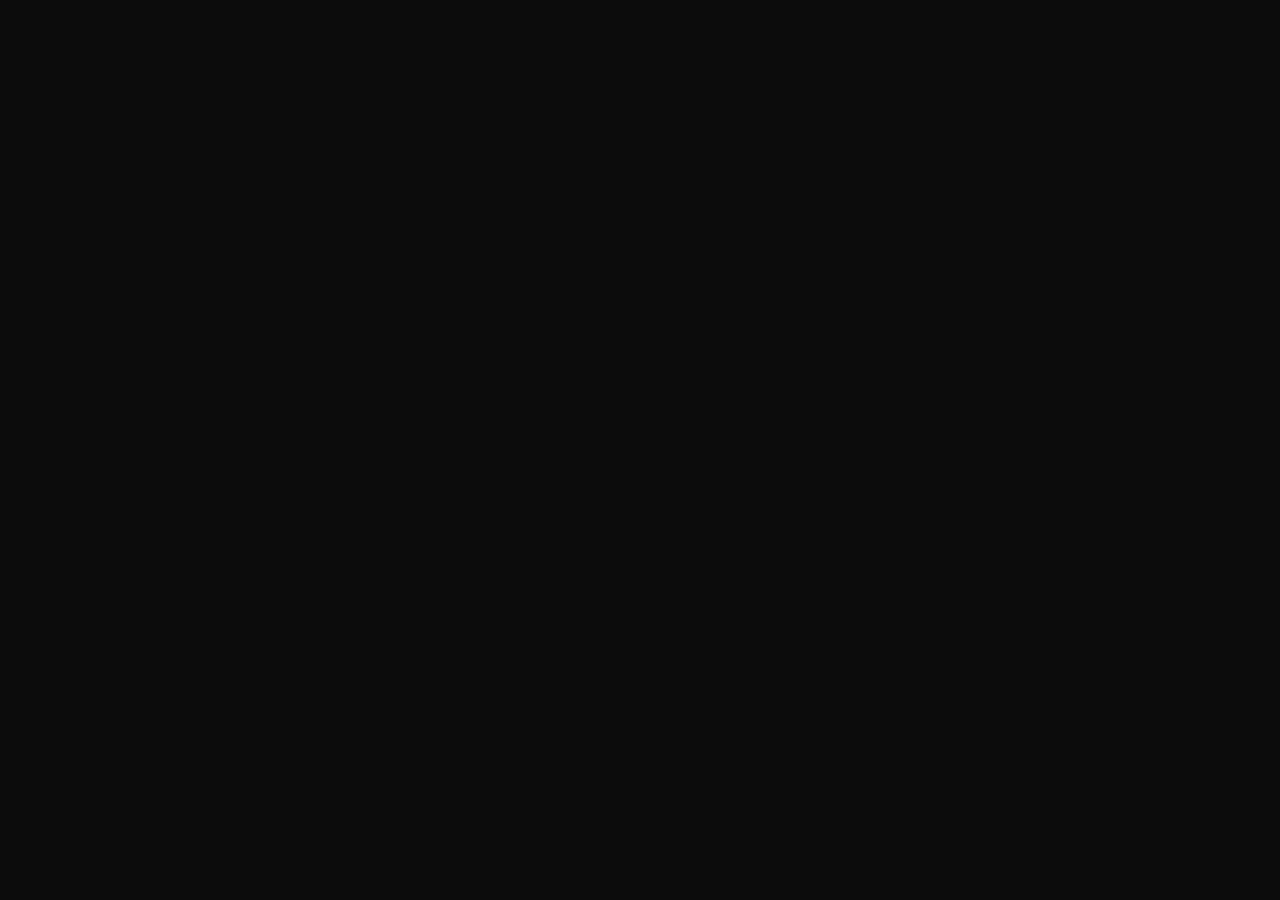
==== index.html @ 6f5b1497 "Finish Jack projects wiring and sequential Babel loader" ====
<!doctype html>
<html lang="en">
<head>
<meta charset="utf-8" />
<meta name="viewport" content="width=device-width, initial-scale=1" />
<title>Jack -- 3D Creator</title>
<link rel="preconnect" href="https://fonts.googleapis.com" />
<link rel="preconnect" href="https://fonts.gstatic.com" crossorigin />
<link href="https://fonts.googleapis.com/css2?family=Kanit:wght@300;400;500;600;700;800;900&display=swap" rel="stylesheet" />
<script src="https://cdn.tailwindcss.com"></script>
<script>
tailwind.config = {
  theme: {
    extend: {
      fontFamily: { kanit: ['Kanit', 'sans-serif'] }
    }
  }
}
</script>
<style>
  * { box-sizing: border-box; margin: 0; padding: 0; }
  html, body, #root, main {
    background: #0C0C0C;
    font-family: 'Kanit', sans-serif;
  }
  html { scroll-behavior: smooth; }
  body { -webkit-font-smoothing: antialiased; overflow-x: clip; }
  .hero-heading {
    background: linear-gradient(180deg, #646973 0%, #BBCCD7 100%);
    -webkit-background-clip: text;
    background-clip: text;
    -webkit-text-fill-color: transparent;
  }
</style>
</head>
<body>
<div id="root"></div>
<script src="https://unpkg.com/react@18.3.1/umd/react.production.min.js"></script>
<script src="https://unpkg.com/react-dom@18.3.1/umd/react-dom.production.min.js"></script>
<script src="https://unpkg.com/framer-motion@11.18.2/dist/framer-motion.js"></script>
<script src="https://unpkg.com/@babel/standalone@7.26.10/babel.min.js"></script>
<script>
(function () {
  var files = ['boot.js', 'components.js', 'hero.js', 'marquee.js', 'about.js', 'services.js', 'projects.js', 'app.js'];
  function runNext(i) {
    if (i >= files.length) return;
    fetch(files[i] + '?v=jack-20261001c', { cache: 'no-store' })
      .then(function (r) {
        if (!r.ok) throw new Error('HTTP ' + r.status + ' for ' + files[i]);
        return r.text();
      })
      .then(function (code) {
        var out = Babel.transform(code, { presets: ['react'], filename: files[i] }).code;
        (0, eval)(out);
        runNext(i + 1);
      })
      .catch(function (err) {
        console.error('Failed to load', files[i], err);
      });
  }
  runNext(0);
})();
</script>
</body>
</html>
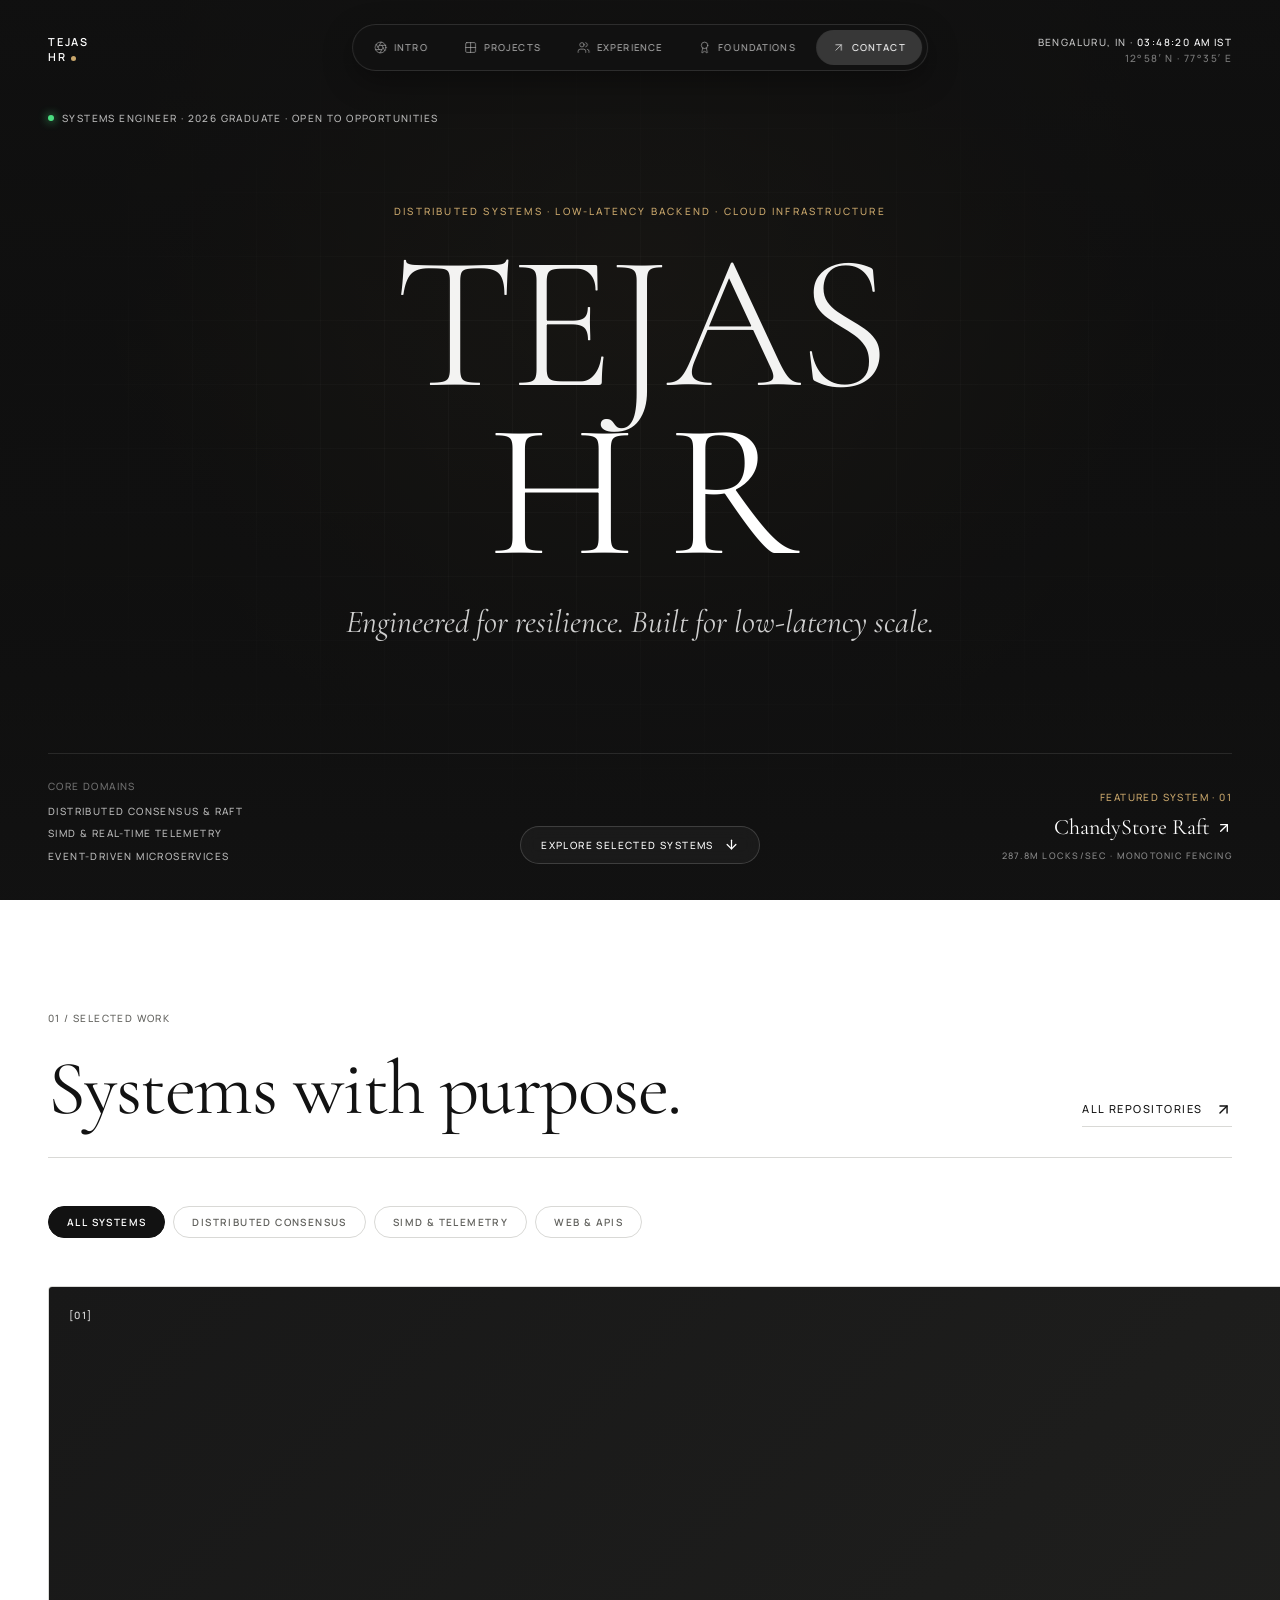
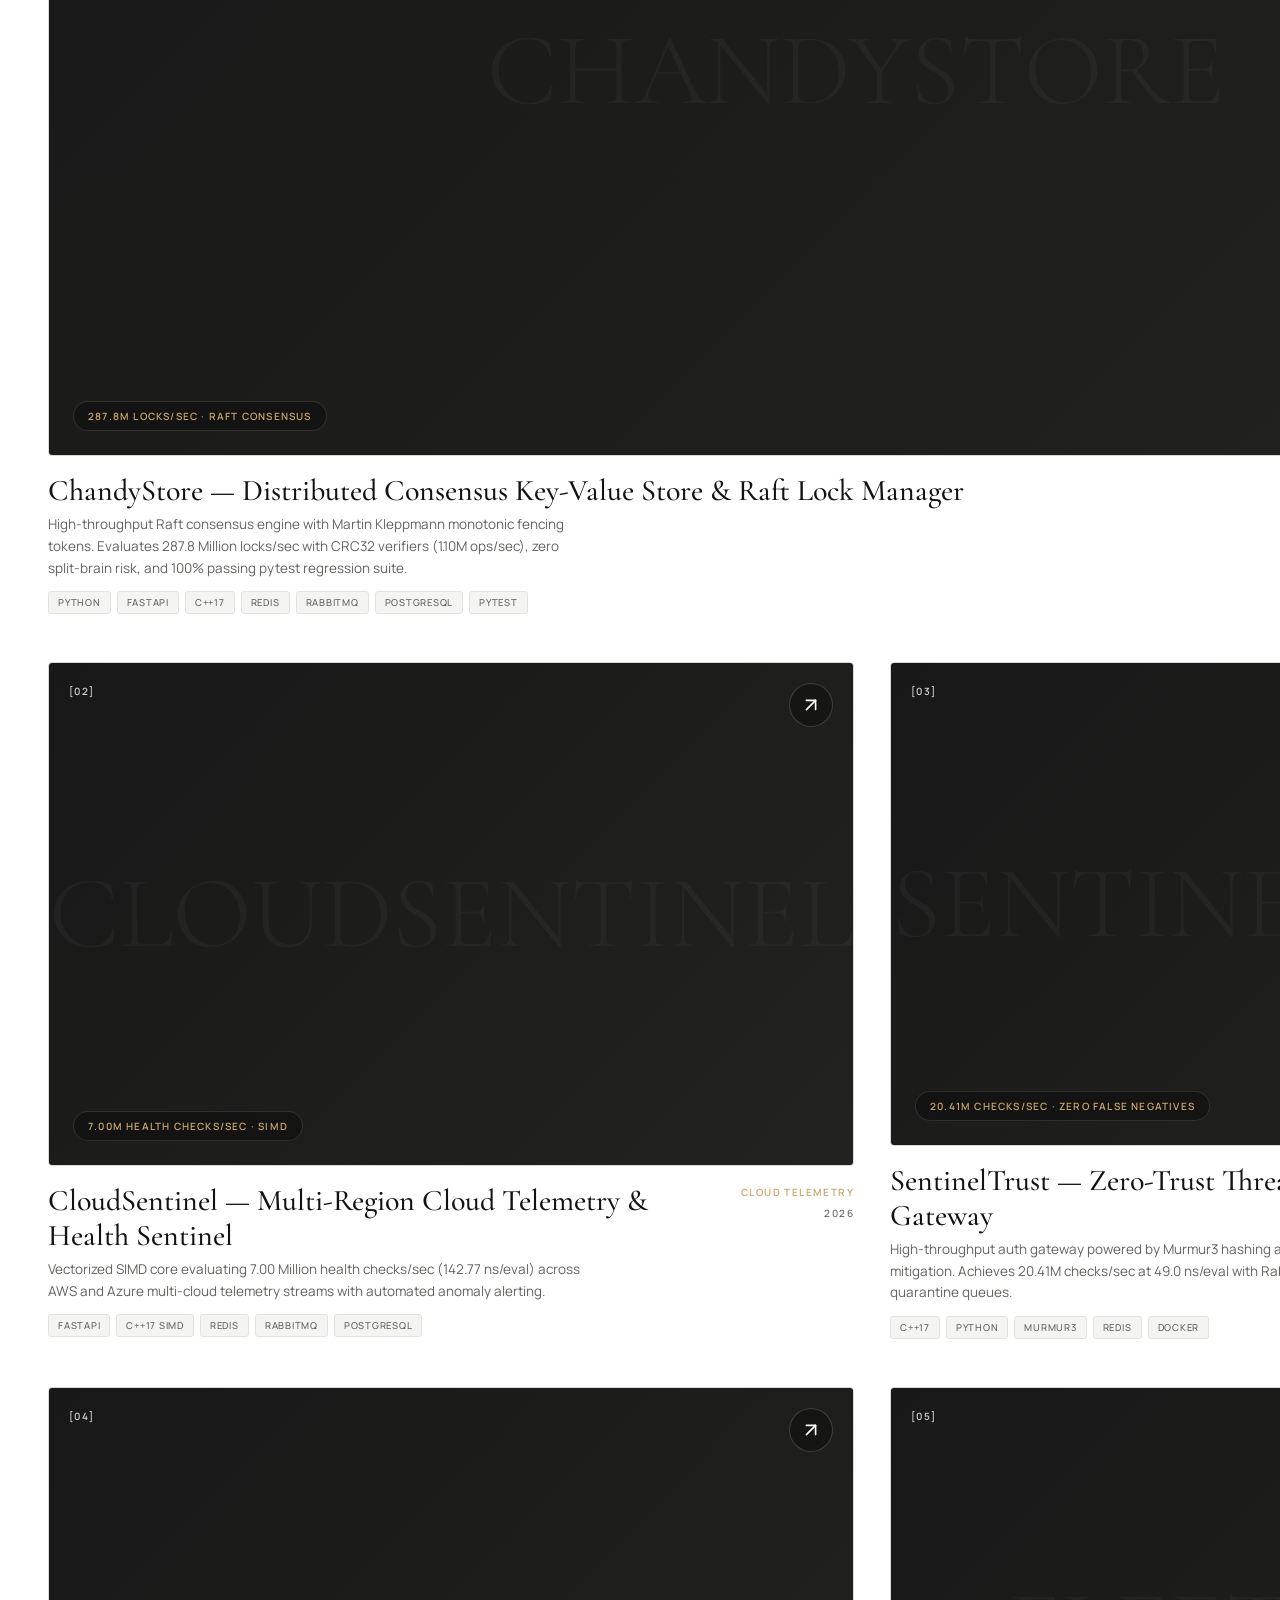
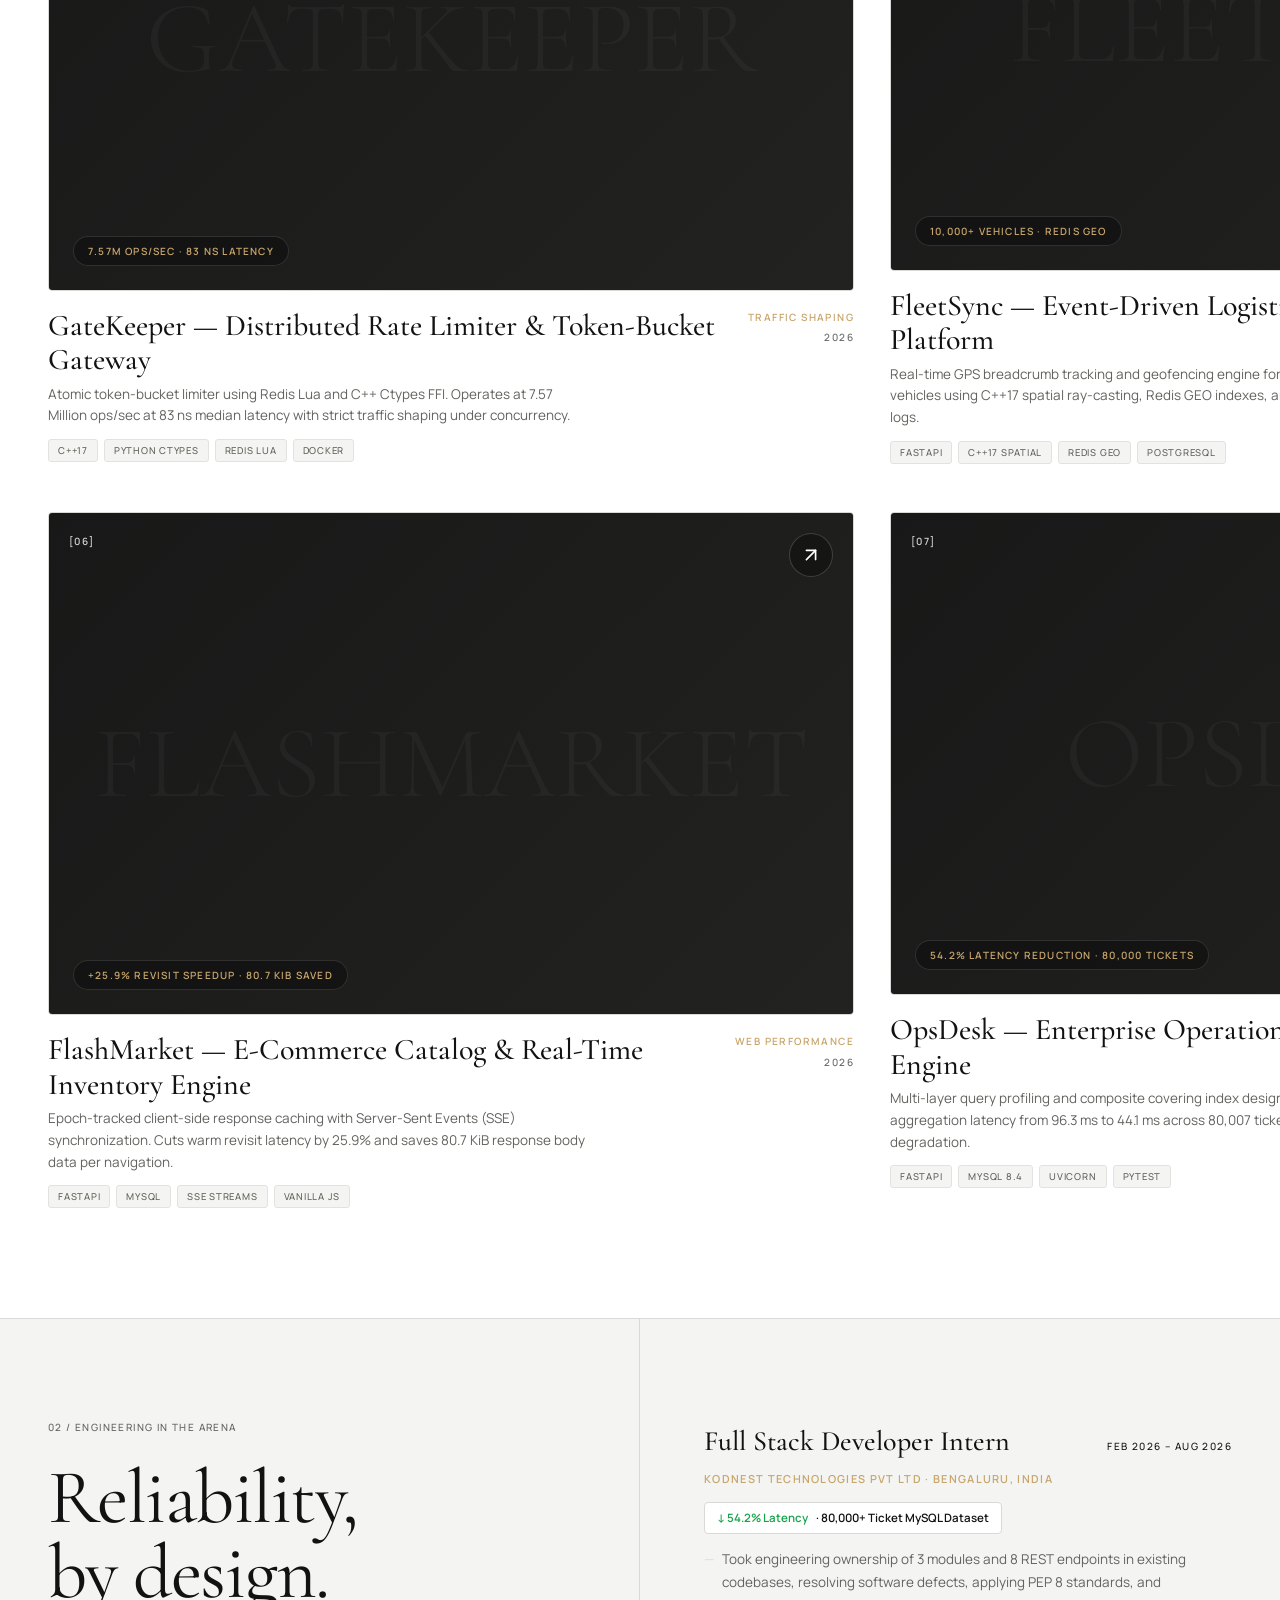
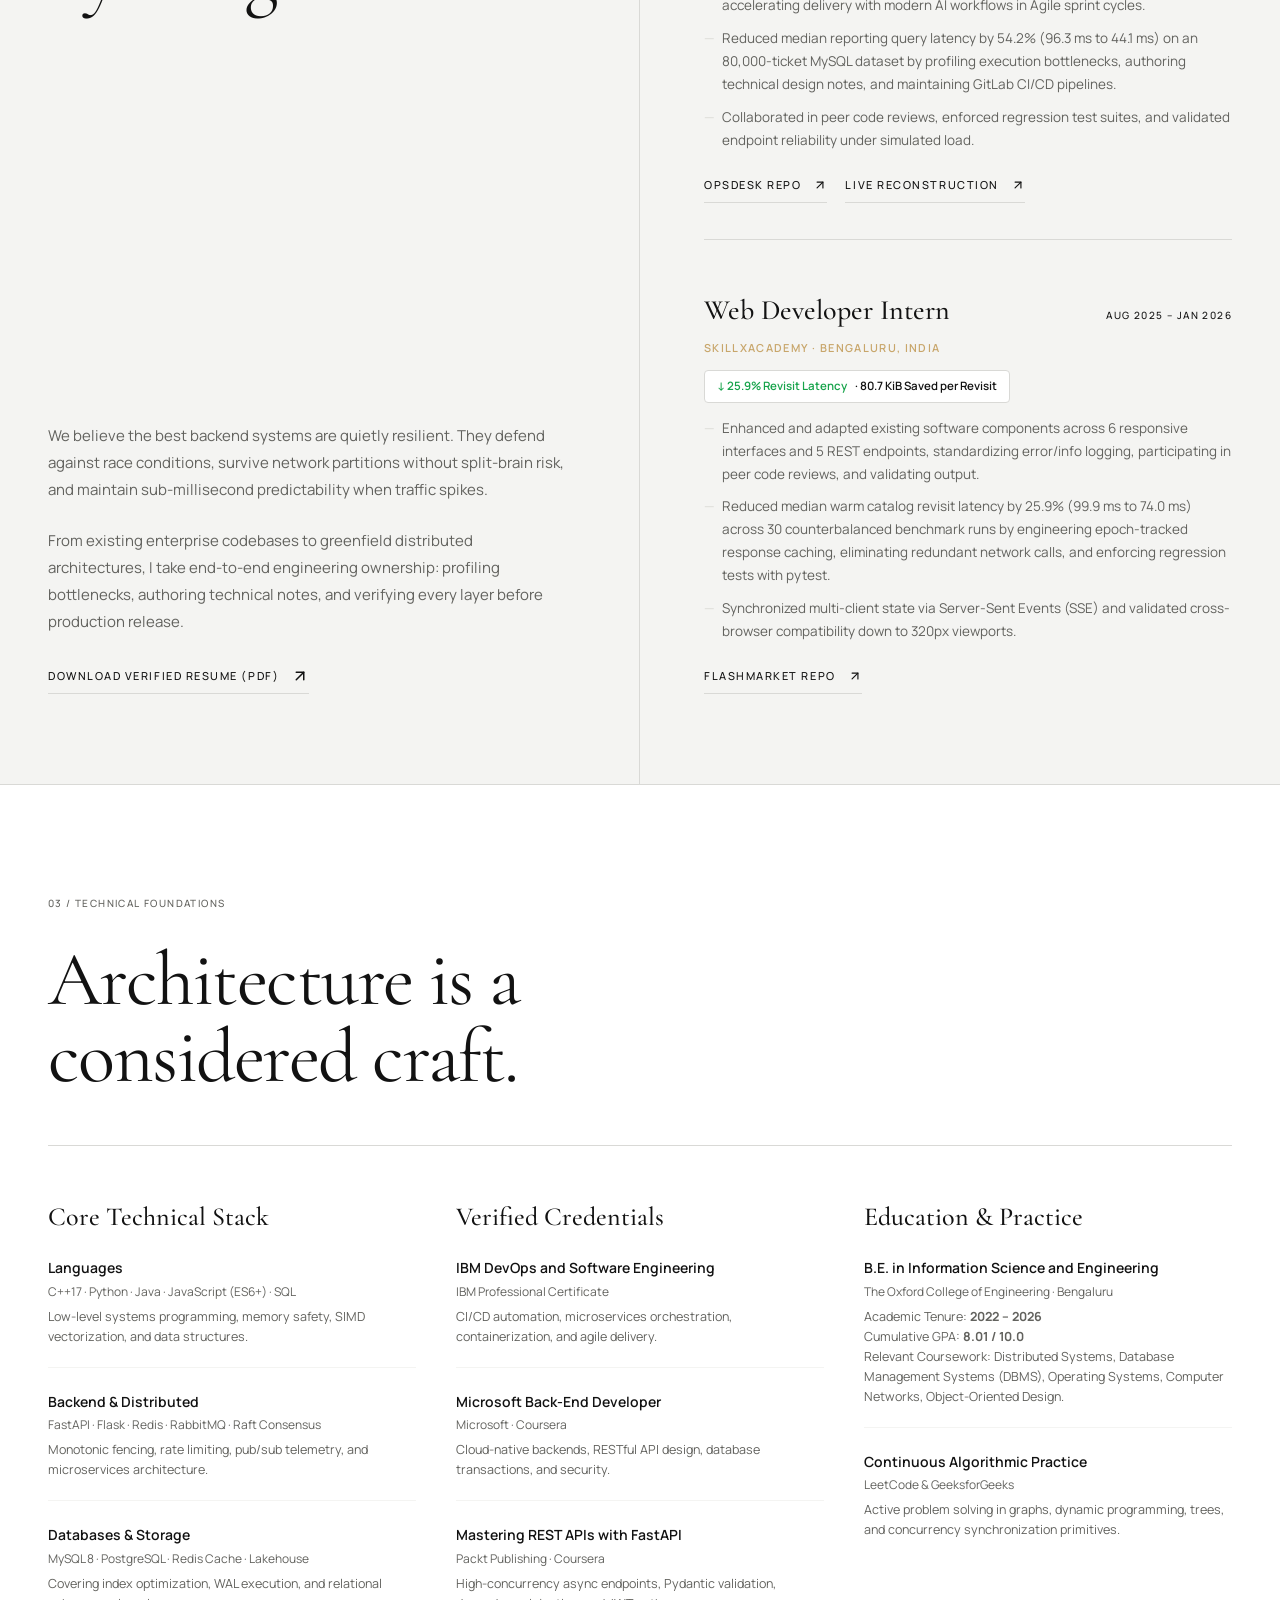
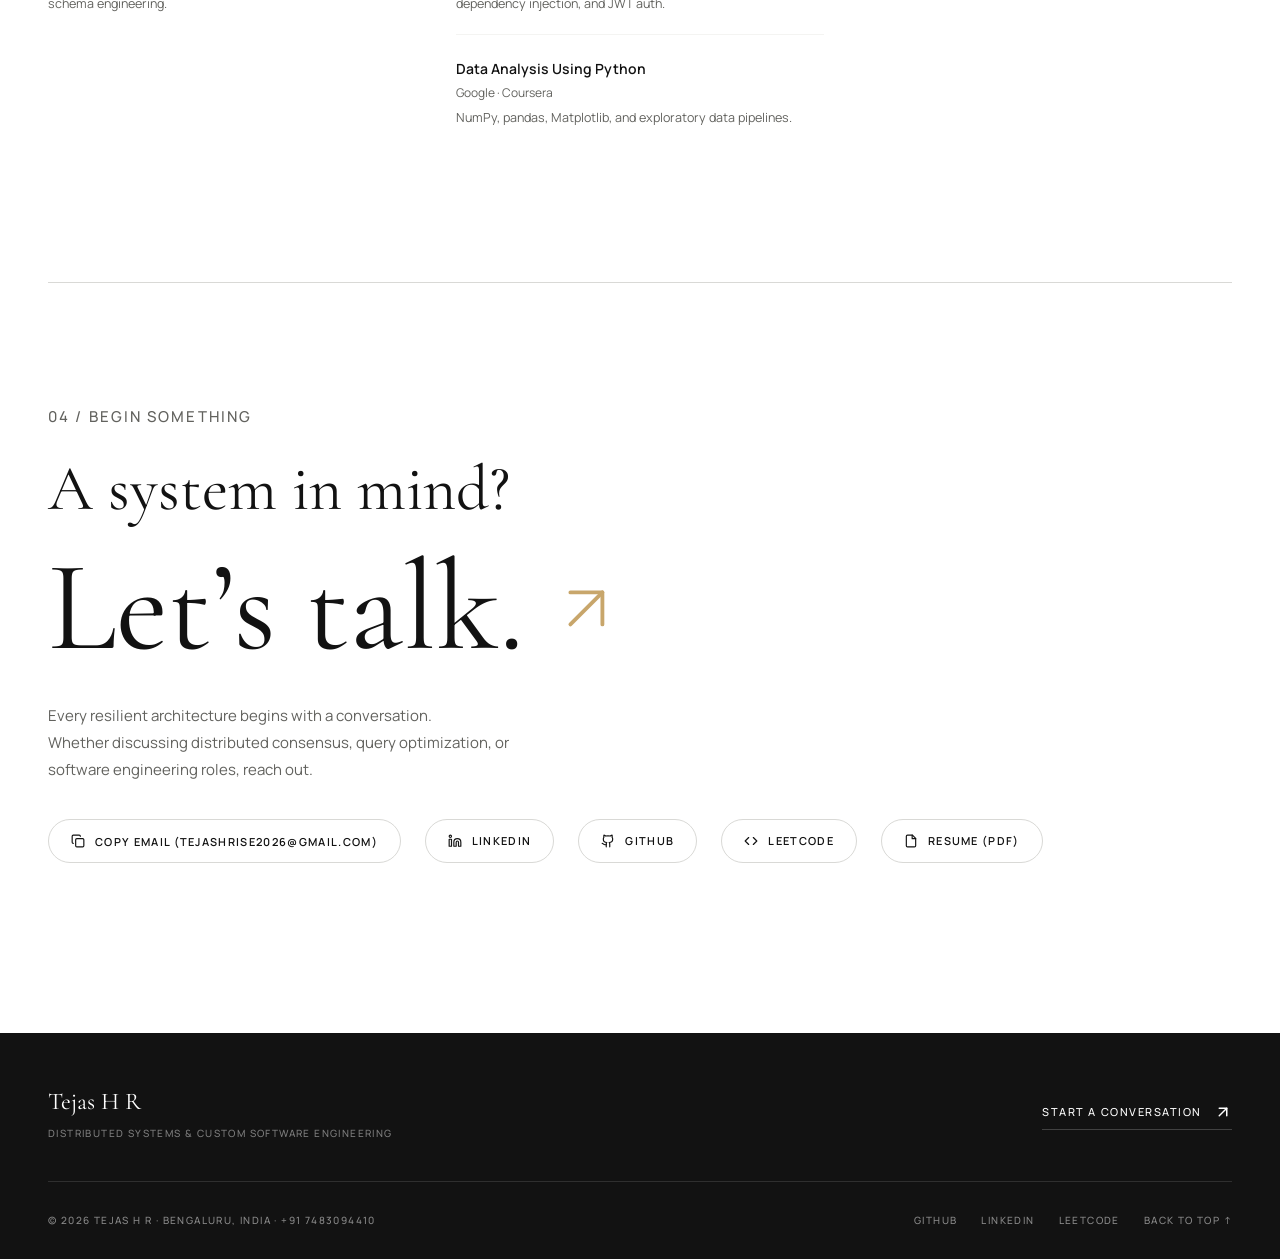
==== commit 4fa8144c: "feat: redesign portfolio to Studio Meridian architectural theme with verified metrics and projects" ====
--- a/index.html
+++ b/index.html
@@ -1,65 +1,690 @@
-<!doctype html>
+<!DOCTYPE html>
 <html lang="en">
 <head>
-<meta charset="utf-8" />
-<meta name="viewport" content="width=device-width, initial-scale=1" />
-<title>Jack -- 3D Creator</title>
-<link rel="preconnect" href="https://fonts.googleapis.com" />
-<link rel="preconnect" href="https://fonts.gstatic.com" crossorigin />
-<link href="https://fonts.googleapis.com/css2?family=Kanit:wght@300;400;500;600;700;800;900&display=swap" rel="stylesheet" />
-<script src="https://cdn.tailwindcss.com"></script>
-<script>
-tailwind.config = {
-  theme: {
-    extend: {
-      fontFamily: { kanit: ['Kanit', 'sans-serif'] }
-    }
-  }
-}
-</script>
-<style>
-  * { box-sizing: border-box; margin: 0; padding: 0; }
-  html, body, #root, main {
-    background: #0C0C0C;
-    font-family: 'Kanit', sans-serif;
-  }
-  html { scroll-behavior: smooth; }
-  body { -webkit-font-smoothing: antialiased; overflow-x: clip; }
-  .hero-heading {
-    background: linear-gradient(180deg, #646973 0%, #BBCCD7 100%);
-    -webkit-background-clip: text;
-    background-clip: text;
-    -webkit-text-fill-color: transparent;
-  }
-</style>
+  <meta charset="utf-8" />
+  <meta name="viewport" content="width=device-width, initial-scale=1" />
+  <title>Tejas H R — Distributed Systems & Custom Software Engineering</title>
+  <meta name="description" content="Portfolio of Tejas H R — 2026 graduate specializing in distributed consensus, low-latency backends, and cloud telemetry. Python, C++17, FastAPI, Redis, and MySQL." />
+  
+  <!-- Open Graph -->
+  <meta property="og:title" content="Tejas H R — Distributed Systems & Custom Software Engineering" />
+  <meta property="og:description" content="2026 graduate specializing in distributed consensus, low-latency backends, and cloud telemetry. Explore verified projects, metrics, and architecture." />
+  <meta property="og:type" content="website" />
+  <meta property="og:url" content="https://tejashr0716.github.io/" />
+  
+  <!-- Fonts: Cormorant Garamond (Architectural Display Serif) & Manrope (Clean Modern UI) -->
+  <link rel="preconnect" href="https://fonts.googleapis.com" />
+  <link rel="preconnect" href="https://fonts.gstatic.com" crossorigin />
+  <link href="https://fonts.googleapis.com/css2?family=Cormorant+Garamond:ital,wght@0,300;0,400;0,500;0,600;1,400;1,500&family=Manrope:wght@300;400;500;600;700&display=swap" rel="stylesheet" />
+  
+  <link rel="stylesheet" href="style.css" />
 </head>
-<body>
-<div id="root"></div>
-<script src="https://unpkg.com/react@18.3.1/umd/react.production.min.js"></script>
-<script src="https://unpkg.com/react-dom@18.3.1/umd/react-dom.production.min.js"></script>
-<script src="https://unpkg.com/framer-motion@11.18.2/dist/framer-motion.js"></script>
-<script src="https://unpkg.com/@babel/standalone@7.26.10/babel.min.js"></script>
-<script>
-(function () {
-  var files = ['boot.js', 'components.js', 'hero.js', 'marquee.js', 'about.js', 'services.js', 'projects.js', 'app.js'];
-  function runNext(i) {
-    if (i >= files.length) return;
-    fetch(files[i] + '?v=jack-20261001c', { cache: 'no-store' })
-      .then(function (r) {
-        if (!r.ok) throw new Error('HTTP ' + r.status + ' for ' + files[i]);
-        return r.text();
-      })
-      .then(function (code) {
-        var out = Babel.transform(code, { presets: ['react'], filename: files[i] }).code;
-        (0, eval)(out);
-        runNext(i + 1);
-      })
-      .catch(function (err) {
-        console.error('Failed to load', files[i], err);
-      });
-  }
-  runNext(0);
-})();
-</script>
+<body id="top">
+
+  <!-- Header with Wordmark and Coordinates -->
+  <header class="site-header">
+    <a class="small-wordmark" aria-label="Tejas H R home" href="#top">
+      TEJAS<br />HR<span class="wordmark-dot"></span>
+    </a>
+    
+    <span class="header-location label" id="header-location-badge">
+      Bengaluru, IN<br />
+      <span>12°58′ N · 77°35′ E</span>
+    </span>
+  </header>
+
+  <!-- Studio Meridian Style Floating Navigation Capsule -->
+  <nav class="floating-nav" aria-label="Main navigation">
+    <a aria-current="page" class="nav-item active" href="#top">
+      <svg xmlns="http://www.w3.org/2000/svg" width="13" height="13" viewBox="0 0 24 24" fill="none" stroke="currentColor" stroke-width="1.6" stroke-linecap="round" stroke-linejoin="round">
+        <circle cx="12" cy="12" r="10"></circle>
+        <path d="m14.31 8 5.74 9.94"></path>
+        <path d="M9.69 8h11.48"></path>
+        <path d="m7.38 12 5.74-9.94"></path>
+        <path d="M9.69 16 3.95 6.06"></path>
+        <path d="M14.31 16H2.83"></path>
+        <path d="m16.62 12-5.74 9.94"></path>
+      </svg>
+      <span>Intro</span>
+    </a>
+    <a class="nav-item" href="#selected-work">
+      <svg xmlns="http://www.w3.org/2000/svg" width="13" height="13" viewBox="0 0 24 24" fill="none" stroke="currentColor" stroke-width="1.6" stroke-linecap="round" stroke-linejoin="round">
+        <path d="M12 3v18"></path>
+        <path d="M3 12h18"></path>
+        <rect x="3" y="3" width="18" height="18" rx="2"></rect>
+      </svg>
+      <span>Projects</span>
+    </a>
+    <a class="nav-item" href="#philosophy">
+      <svg xmlns="http://www.w3.org/2000/svg" width="13" height="13" viewBox="0 0 24 24" fill="none" stroke="currentColor" stroke-width="1.6" stroke-linecap="round" stroke-linejoin="round">
+        <path d="M16 21v-2a4 4 0 0 0-4-4H6a4 4 0 0 0-4 4v2"></path>
+        <circle cx="9" cy="7" r="4"></circle>
+        <path d="M22 21v-2a4 4 0 0 0-3-3.87"></path>
+        <path d="M16 3.13a4 4 0 0 1 0 7.75"></path>
+      </svg>
+      <span>Experience</span>
+    </a>
+    <a class="nav-item" href="#foundations">
+      <svg xmlns="http://www.w3.org/2000/svg" width="13" height="13" viewBox="0 0 24 24" fill="none" stroke="currentColor" stroke-width="1.6" stroke-linecap="round" stroke-linejoin="round">
+        <path d="m15.477 12.89 1.515 8.526a.5.5 0 0 1-.81.47l-3.58-2.687a1 1 0 0 0-1.197 0l-3.586 2.686a.5.5 0 0 1-.81-.469l1.514-8.526"></path>
+        <circle cx="12" cy="8" r="6"></circle>
+      </svg>
+      <span>Foundations</span>
+    </a>
+    <a class="nav-item" href="#contact">
+      <svg xmlns="http://www.w3.org/2000/svg" width="13" height="13" viewBox="0 0 24 24" fill="none" stroke="currentColor" stroke-width="1.6" stroke-linecap="round" stroke-linejoin="round">
+        <path d="M7 7h10v10"></path>
+        <path d="M7 17 17 7"></path>
+      </svg>
+      <span>Contact</span>
+    </a>
+  </nav>
+
+  <!-- Hero Section -->
+  <section class="hero" aria-label="Tejas H R introduction">
+    <div class="hero-bg"></div>
+    <div class="hero-grid-pattern"></div>
+    <div class="hero-shade"></div>
+    
+    <div class="hero-top-note label">
+      <span class="status-dot"></span> Systems Engineer · 2026 Graduate · Open to Opportunities
+    </div>
+    
+    <div class="hero-title-block">
+      <p class="label hero-eyebrow">Distributed Systems · Low-Latency Backend · Cloud Infrastructure</p>
+      <h1><span>TEJAS</span>H R</h1>
+      <p class="hero-tagline">Engineered for resilience. Built for low-latency scale.</p>
+    </div>
+    
+    <div class="hero-bottom">
+      <div class="hero-side label">
+        <span class="side-heading">Core Domains</span>
+        <a href="#selected-work">Distributed Consensus &amp; Raft</a>
+        <a href="#selected-work">SIMD &amp; Real-Time Telemetry</a>
+        <a href="#selected-work">Event-Driven Microservices</a>
+      </div>
+      
+      <a class="hero-explore label" href="#selected-work">
+        Explore selected systems
+        <svg xmlns="http://www.w3.org/2000/svg" width="15" height="15" viewBox="0 0 24 24" fill="none" stroke="currentColor" stroke-width="2" stroke-linecap="round" stroke-linejoin="round">
+          <path d="M12 5v14"></path>
+          <path d="m19 12-7 7-7-7"></path>
+        </svg>
+      </a>
+      
+      <a class="hero-feature" href="https://github.com/tejashr0716/Distributed-Consensus-KeyValue-Store-Raft" target="_blank" rel="noopener noreferrer">
+        <span class="label side-heading">Featured system · 01</span>
+        <span>
+          ChandyStore Raft
+          <svg xmlns="http://www.w3.org/2000/svg" width="16" height="16" viewBox="0 0 24 24" fill="none" stroke="currentColor" stroke-width="2" stroke-linecap="round" stroke-linejoin="round">
+            <path d="M7 7h10v10"></path>
+            <path d="M7 17 17 7"></path>
+          </svg>
+        </span>
+        <span class="label">287.8M locks/sec · Monotonic Fencing</span>
+      </a>
+    </div>
+  </section>
+
+  <!-- Section 01 / Selected Work -->
+  <section class="section-rail selected-work" id="selected-work">
+    <div class="section-heading">
+      <div>
+        <p class="label section-kicker">01 / Selected work</p>
+        <h2>Systems with purpose.</h2>
+      </div>
+      <a class="text-link label" href="https://github.com/tejashr0716" target="_blank" rel="noopener noreferrer">
+        All repositories
+        <svg xmlns="http://www.w3.org/2000/svg" width="17" height="17" viewBox="0 0 24 24" fill="none" stroke="currentColor" stroke-width="2" stroke-linecap="round" stroke-linejoin="round">
+          <path d="M7 7h10v10"></path>
+          <path d="M7 17 17 7"></path>
+        </svg>
+      </a>
+    </div>
+
+    <!-- Filter Buttons -->
+    <div class="filter-bar">
+      <button class="filter-btn active" data-filter="all">All Systems</button>
+      <button class="filter-btn" data-filter="distributed">Distributed Consensus</button>
+      <button class="filter-btn" data-filter="telemetry">SIMD &amp; Telemetry</button>
+      <button class="filter-btn" data-filter="fullstack">Web &amp; APIs</button>
+    </div>
+
+    <!-- Gallery Grid -->
+    <div class="project-gallery">
+
+      <!-- Project 01: ChandyStore (Featured Full) -->
+      <article class="project-card featured-full" data-category="distributed">
+        <a class="project-image-link" href="https://github.com/tejashr0716/Distributed-Consensus-KeyValue-Store-Raft" target="_blank" rel="noopener noreferrer" aria-label="Explore ChandyStore">
+          <div class="project-visual">
+            <span class="project-visual-watermark">CHANDYSTORE</span>
+            <div class="project-visual-badge">287.8M Locks/sec · Raft Consensus</div>
+          </div>
+          <span class="project-number label">[01]</span>
+          <span class="project-open">
+            <svg xmlns="http://www.w3.org/2000/svg" width="22" height="22" viewBox="0 0 24 24" fill="none" stroke="currentColor" stroke-width="1.8" stroke-linecap="round" stroke-linejoin="round">
+              <path d="M7 7h10v10"></path>
+              <path d="M7 17 17 7"></path>
+            </svg>
+          </span>
+        </a>
+        <div class="project-caption">
+          <div>
+            <a href="https://github.com/tejashr0716/Distributed-Consensus-KeyValue-Store-Raft" target="_blank" rel="noopener noreferrer">
+              <h3>ChandyStore — Distributed Consensus Key-Value Store &amp; Raft Lock Manager</h3>
+            </a>
+            <p class="project-desc">
+              High-throughput Raft consensus engine with Martin Kleppmann monotonic fencing tokens. Evaluates 287.8 Million locks/sec with CRC32 verifiers (1.10M ops/sec), zero split-brain risk, and 100% passing pytest regression suite.
+            </p>
+            <div class="project-tags">
+              <span class="tag-badge">Python</span>
+              <span class="tag-badge">FastAPI</span>
+              <span class="tag-badge">C++17</span>
+              <span class="tag-badge">Redis</span>
+              <span class="tag-badge">RabbitMQ</span>
+              <span class="tag-badge">PostgreSQL</span>
+              <span class="tag-badge">pytest</span>
+            </div>
+          </div>
+          <div class="caption-end label">
+            <span>Distributed Systems</span>
+            <span>2026</span>
+          </div>
+        </div>
+      </article>
+
+      <!-- Project 02: CloudSentinel -->
+      <article class="project-card" data-category="telemetry">
+        <a class="project-image-link" href="https://github.com/tejashr0716/Distributed-Cloud-Telemetry-Health-Sentinel" target="_blank" rel="noopener noreferrer" aria-label="Explore CloudSentinel">
+          <div class="project-visual">
+            <span class="project-visual-watermark">CLOUDSENTINEL</span>
+            <div class="project-visual-badge">7.00M Health Checks/sec · SIMD</div>
+          </div>
+          <span class="project-number label">[02]</span>
+          <span class="project-open">
+            <svg xmlns="http://www.w3.org/2000/svg" width="22" height="22" viewBox="0 0 24 24" fill="none" stroke="currentColor" stroke-width="1.8" stroke-linecap="round" stroke-linejoin="round">
+              <path d="M7 7h10v10"></path>
+              <path d="M7 17 17 7"></path>
+            </svg>
+          </span>
+        </a>
+        <div class="project-caption">
+          <div>
+            <a href="https://github.com/tejashr0716/Distributed-Cloud-Telemetry-Health-Sentinel" target="_blank" rel="noopener noreferrer">
+              <h3>CloudSentinel — Multi-Region Cloud Telemetry &amp; Health Sentinel</h3>
+            </a>
+            <p class="project-desc">
+              Vectorized SIMD core evaluating 7.00 Million health checks/sec (142.77 ns/eval) across AWS and Azure multi-cloud telemetry streams with automated anomaly alerting.
+            </p>
+            <div class="project-tags">
+              <span class="tag-badge">FastAPI</span>
+              <span class="tag-badge">C++17 SIMD</span>
+              <span class="tag-badge">Redis</span>
+              <span class="tag-badge">RabbitMQ</span>
+              <span class="tag-badge">PostgreSQL</span>
+            </div>
+          </div>
+          <div class="caption-end label">
+            <span>Cloud Telemetry</span>
+            <span>2026</span>
+          </div>
+        </div>
+      </article>
+
+      <!-- Project 03: SentinelTrust -->
+      <article class="project-card" data-category="telemetry">
+        <a class="project-image-link" href="https://github.com/tejashr0716/Zero-Trust-Token-Auth-Gateway" target="_blank" rel="noopener noreferrer" aria-label="Explore SentinelTrust">
+          <div class="project-visual">
+            <span class="project-visual-watermark">SENTINELTRUST</span>
+            <div class="project-visual-badge">20.41M Checks/sec · Zero False Negatives</div>
+          </div>
+          <span class="project-number label">[03]</span>
+          <span class="project-open">
+            <svg xmlns="http://www.w3.org/2000/svg" width="22" height="22" viewBox="0 0 24 24" fill="none" stroke="currentColor" stroke-width="1.8" stroke-linecap="round" stroke-linejoin="round">
+              <path d="M7 7h10v10"></path>
+              <path d="M7 17 17 7"></path>
+            </svg>
+          </span>
+        </a>
+        <div class="project-caption">
+          <div>
+            <a href="https://github.com/tejashr0716/Zero-Trust-Token-Auth-Gateway" target="_blank" rel="noopener noreferrer">
+              <h3>SentinelTrust — Zero-Trust Threat Detection &amp; Auth Gateway</h3>
+            </a>
+            <p class="project-desc">
+              High-throughput auth gateway powered by Murmur3 hashing and token tampering mitigation. Achieves 20.41M checks/sec at 49.0 ns/eval with RabbitMQ threat quarantine queues.
+            </p>
+            <div class="project-tags">
+              <span class="tag-badge">C++17</span>
+              <span class="tag-badge">Python</span>
+              <span class="tag-badge">Murmur3</span>
+              <span class="tag-badge">Redis</span>
+              <span class="tag-badge">Docker</span>
+            </div>
+          </div>
+          <div class="caption-end label">
+            <span>Security &amp; Auth</span>
+            <span>2026</span>
+          </div>
+        </div>
+      </article>
+
+      <!-- Project 04: GateKeeper -->
+      <article class="project-card" data-category="distributed">
+        <a class="project-image-link" href="https://github.com/tejashr0716/Enterprise-Distributed-Rate-Limiter-Gateway" target="_blank" rel="noopener noreferrer" aria-label="Explore GateKeeper">
+          <div class="project-visual">
+            <span class="project-visual-watermark">GATEKEEPER</span>
+            <div class="project-visual-badge">7.57M Ops/sec · 83 ns Latency</div>
+          </div>
+          <span class="project-number label">[04]</span>
+          <span class="project-open">
+            <svg xmlns="http://www.w3.org/2000/svg" width="22" height="22" viewBox="0 0 24 24" fill="none" stroke="currentColor" stroke-width="1.8" stroke-linecap="round" stroke-linejoin="round">
+              <path d="M7 7h10v10"></path>
+              <path d="M7 17 17 7"></path>
+            </svg>
+          </span>
+        </a>
+        <div class="project-caption">
+          <div>
+            <a href="https://github.com/tejashr0716/Enterprise-Distributed-Rate-Limiter-Gateway" target="_blank" rel="noopener noreferrer">
+              <h3>GateKeeper — Distributed Rate Limiter &amp; Token-Bucket Gateway</h3>
+            </a>
+            <p class="project-desc">
+              Atomic token-bucket limiter using Redis Lua and C++ Ctypes FFI. Operates at 7.57 Million ops/sec at 83 ns median latency with strict traffic shaping under concurrency.
+            </p>
+            <div class="project-tags">
+              <span class="tag-badge">C++17</span>
+              <span class="tag-badge">Python Ctypes</span>
+              <span class="tag-badge">Redis Lua</span>
+              <span class="tag-badge">Docker</span>
+            </div>
+          </div>
+          <div class="caption-end label">
+            <span>Traffic Shaping</span>
+            <span>2026</span>
+          </div>
+        </div>
+      </article>
+
+      <!-- Project 05: FleetSync -->
+      <article class="project-card" data-category="telemetry">
+        <a class="project-image-link" href="https://github.com/tejashr0716/Event-Driven-Logistics-Fleet-Telemetry-Platform" target="_blank" rel="noopener noreferrer" aria-label="Explore FleetSync">
+          <div class="project-visual">
+            <span class="project-visual-watermark">FLEETSYNC</span>
+            <div class="project-visual-badge">10,000+ Vehicles · Redis GEO</div>
+          </div>
+          <span class="project-number label">[05]</span>
+          <span class="project-open">
+            <svg xmlns="http://www.w3.org/2000/svg" width="22" height="22" viewBox="0 0 24 24" fill="none" stroke="currentColor" stroke-width="1.8" stroke-linecap="round" stroke-linejoin="round">
+              <path d="M7 7h10v10"></path>
+              <path d="M7 17 17 7"></path>
+            </svg>
+          </span>
+        </a>
+        <div class="project-caption">
+          <div>
+            <a href="https://github.com/tejashr0716/Event-Driven-Logistics-Fleet-Telemetry-Platform" target="_blank" rel="noopener noreferrer">
+              <h3>FleetSync — Event-Driven Logistics &amp; Fleet Telemetry Platform</h3>
+            </a>
+            <p class="project-desc">
+              Real-time GPS breadcrumb tracking and geofencing engine for 10,000+ commercial vehicles using C++17 spatial ray-casting, Redis GEO indexes, and PostgreSQL event logs.
+            </p>
+            <div class="project-tags">
+              <span class="tag-badge">FastAPI</span>
+              <span class="tag-badge">C++17 Spatial</span>
+              <span class="tag-badge">Redis GEO</span>
+              <span class="tag-badge">PostgreSQL</span>
+            </div>
+          </div>
+          <div class="caption-end label">
+            <span>IoT Telemetry</span>
+            <span>2026</span>
+          </div>
+        </div>
+      </article>
+
+      <!-- Project 06: FlashMarket -->
+      <article class="project-card" data-category="fullstack">
+        <a class="project-image-link" href="https://github.com/tejashr0716/flashmarket" target="_blank" rel="noopener noreferrer" aria-label="Explore FlashMarket">
+          <div class="project-visual">
+            <span class="project-visual-watermark">FLASHMARKET</span>
+            <div class="project-visual-badge">+25.9% Revisit Speedup · 80.7 KiB Saved</div>
+          </div>
+          <span class="project-number label">[06]</span>
+          <span class="project-open">
+            <svg xmlns="http://www.w3.org/2000/svg" width="22" height="22" viewBox="0 0 24 24" fill="none" stroke="currentColor" stroke-width="1.8" stroke-linecap="round" stroke-linejoin="round">
+              <path d="M7 7h10v10"></path>
+              <path d="M7 17 17 7"></path>
+            </svg>
+          </span>
+        </a>
+        <div class="project-caption">
+          <div>
+            <a href="https://github.com/tejashr0716/flashmarket" target="_blank" rel="noopener noreferrer">
+              <h3>FlashMarket — E-Commerce Catalog &amp; Real-Time Inventory Engine</h3>
+            </a>
+            <p class="project-desc">
+              Epoch-tracked client-side response caching with Server-Sent Events (SSE) synchronization. Cuts warm revisit latency by 25.9% and saves 80.7 KiB response body data per navigation.
+            </p>
+            <div class="project-tags">
+              <span class="tag-badge">FastAPI</span>
+              <span class="tag-badge">MySQL</span>
+              <span class="tag-badge">SSE Streams</span>
+              <span class="tag-badge">Vanilla JS</span>
+            </div>
+          </div>
+          <div class="caption-end label">
+            <span>Web Performance</span>
+            <span>2026</span>
+          </div>
+        </div>
+      </article>
+
+      <!-- Project 07: OpsDesk -->
+      <article class="project-card" data-category="fullstack">
+        <a class="project-image-link" href="https://github.com/tejashr0716/opsdesk" target="_blank" rel="noopener noreferrer" aria-label="Explore OpsDesk">
+          <div class="project-visual">
+            <span class="project-visual-watermark">OPSDESK</span>
+            <div class="project-visual-badge">54.2% Latency Reduction · 80,000 Tickets</div>
+          </div>
+          <span class="project-number label">[07]</span>
+          <span class="project-open">
+            <svg xmlns="http://www.w3.org/2000/svg" width="22" height="22" viewBox="0 0 24 24" fill="none" stroke="currentColor" stroke-width="1.8" stroke-linecap="round" stroke-linejoin="round">
+              <path d="M7 7h10v10"></path>
+              <path d="M7 17 17 7"></path>
+            </svg>
+          </span>
+        </a>
+        <div class="project-caption">
+          <div>
+            <a href="https://github.com/tejashr0716/opsdesk" target="_blank" rel="noopener noreferrer">
+              <h3>OpsDesk — Enterprise Operations Desk &amp; Reporting Engine</h3>
+            </a>
+            <p class="project-desc">
+              Multi-layer query profiling and composite covering index design. Reduced 90-day aggregation latency from 96.3 ms to 44.1 ms across 80,007 tickets with zero schema degradation.
+            </p>
+            <div class="project-tags">
+              <span class="tag-badge">FastAPI</span>
+              <span class="tag-badge">MySQL 8.4</span>
+              <span class="tag-badge">Uvicorn</span>
+              <span class="tag-badge">pytest</span>
+            </div>
+          </div>
+          <div class="caption-end label">
+            <span>Database Systems</span>
+            <span>2026</span>
+          </div>
+        </div>
+      </article>
+
+    </div>
+  </section>
+
+  <!-- Section 02 / Philosophy & Experience -->
+  <section class="philosophy" id="philosophy">
+    <div class="philosophy-copy">
+      <div>
+        <p class="label section-kicker">02 / Engineering in the Arena</p>
+        <h2>Reliability,<br />by design.</h2>
+      </div>
+      <div class="philosophy-bottom">
+        <p>
+          We believe the best backend systems are quietly resilient. They defend against race conditions, survive network partitions without split-brain risk, and maintain sub-millisecond predictability when traffic spikes.
+        </p>
+        <p>
+          From existing enterprise codebases to greenfield distributed architectures, I take end-to-end engineering ownership: profiling bottlenecks, authoring technical notes, and verifying every layer before production release.
+        </p>
+        <a class="text-link label" href="Tejas-HR-Resume.pdf" target="_blank" rel="noopener noreferrer">
+          Download verified resume (PDF)
+          <svg xmlns="http://www.w3.org/2000/svg" width="18" height="18" viewBox="0 0 24 24" fill="none" stroke="currentColor" stroke-width="2" stroke-linecap="round" stroke-linejoin="round">
+            <path d="M7 7h10v10"></path>
+            <path d="M7 17 17 7"></path>
+          </svg>
+        </a>
+      </div>
+    </div>
+
+    <!-- Right Side: Internship Experience -->
+    <div class="philosophy-experience">
+      
+      <!-- Internship 1: KodNest -->
+      <article class="experience-card">
+        <div class="exp-header">
+          <h3>Full Stack Developer Intern</h3>
+          <span class="label">Feb 2026 – Aug 2026</span>
+        </div>
+        <div class="exp-company">KodNest Technologies Pvt Ltd · Bengaluru, India</div>
+        <div class="exp-metric-highlight">
+          <span>↓ 54.2% Latency</span> · 80,000+ Ticket MySQL Dataset
+        </div>
+        <ul>
+          <li>Took engineering ownership of 3 modules and 8 REST endpoints in existing codebases, resolving software defects, applying PEP 8 standards, and accelerating delivery with modern AI workflows in Agile sprint cycles.</li>
+          <li>Reduced median reporting query latency by 54.2% (96.3 ms to 44.1 ms) on an 80,000-ticket MySQL dataset by profiling execution bottlenecks, authoring technical design notes, and maintaining GitLab CI/CD pipelines.</li>
+          <li>Collaborated in peer code reviews, enforced regression test suites, and validated endpoint reliability under simulated load.</li>
+        </ul>
+        <div class="exp-links">
+          <a class="text-link label" href="https://github.com/tejashr0716/opsdesk" target="_blank" rel="noopener noreferrer">
+            OpsDesk Repo
+            <svg xmlns="http://www.w3.org/2000/svg" width="14" height="14" viewBox="0 0 24 24" fill="none" stroke="currentColor" stroke-width="2" stroke-linecap="round" stroke-linejoin="round"><path d="M7 7h10v10"></path><path d="M7 17 17 7"></path></svg>
+          </a>
+          <a class="text-link label" href="https://tejashr0716.github.io/opsdesk/" target="_blank" rel="noopener noreferrer">
+            Live Reconstruction
+            <svg xmlns="http://www.w3.org/2000/svg" width="14" height="14" viewBox="0 0 24 24" fill="none" stroke="currentColor" stroke-width="2" stroke-linecap="round" stroke-linejoin="round"><path d="M7 7h10v10"></path><path d="M7 17 17 7"></path></svg>
+          </a>
+        </div>
+      </article>
+
+      <!-- Internship 2: SkillXAcademy -->
+      <article class="experience-card">
+        <div class="exp-header">
+          <h3>Web Developer Intern</h3>
+          <span class="label">Aug 2025 – Jan 2026</span>
+        </div>
+        <div class="exp-company">SkillXAcademy · Bengaluru, India</div>
+        <div class="exp-metric-highlight">
+          <span>↓ 25.9% Revisit Latency</span> · 80.7 KiB Saved per Revisit
+        </div>
+        <ul>
+          <li>Enhanced and adapted existing software components across 6 responsive interfaces and 5 REST endpoints, standardizing error/info logging, participating in peer code reviews, and validating output.</li>
+          <li>Reduced median warm catalog revisit latency by 25.9% (99.9 ms to 74.0 ms) across 30 counterbalanced benchmark runs by engineering epoch-tracked response caching, eliminating redundant network calls, and enforcing regression tests with pytest.</li>
+          <li>Synchronized multi-client state via Server-Sent Events (SSE) and validated cross-browser compatibility down to 320px viewports.</li>
+        </ul>
+        <div class="exp-links">
+          <a class="text-link label" href="https://github.com/tejashr0716/flashmarket" target="_blank" rel="noopener noreferrer">
+            FlashMarket Repo
+            <svg xmlns="http://www.w3.org/2000/svg" width="14" height="14" viewBox="0 0 24 24" fill="none" stroke="currentColor" stroke-width="2" stroke-linecap="round" stroke-linejoin="round"><path d="M7 7h10v10"></path><path d="M7 17 17 7"></path></svg>
+          </a>
+        </div>
+      </article>
+
+    </div>
+  </section>
+
+  <!-- Section 03 / Technical Foundations & Recognition -->
+  <section class="recognition-teaser section-rail" id="foundations">
+    <p class="label section-kicker">03 / Technical Foundations</p>
+    <div>
+      <h2 style="font-family: var(--display); font-size: clamp(48px, 6vw, 92px); font-weight: 400; line-height: 1; letter-spacing: -0.02em; color: var(--ink);">
+        Architecture is a<br />considered craft.
+      </h2>
+    </div>
+
+    <div class="recognition-grid">
+      
+      <!-- Column 1: Core Technologies -->
+      <div class="recognition-col">
+        <h4>Core Technical Stack</h4>
+        
+        <div class="rec-item">
+          <div class="rec-title">Languages</div>
+          <div class="rec-subtitle">C++17 · Python · Java · JavaScript (ES6+) · SQL</div>
+          <div class="rec-desc">Low-level systems programming, memory safety, SIMD vectorization, and data structures.</div>
+        </div>
+
+        <div class="rec-item">
+          <div class="rec-title">Backend &amp; Distributed</div>
+          <div class="rec-subtitle">FastAPI · Flask · Redis · RabbitMQ · Raft Consensus</div>
+          <div class="rec-desc">Monotonic fencing, rate limiting, pub/sub telemetry, and microservices architecture.</div>
+        </div>
+
+        <div class="rec-item">
+          <div class="rec-title">Databases &amp; Storage</div>
+          <div class="rec-subtitle">MySQL 8 · PostgreSQL · Redis Cache · Lakehouse</div>
+          <div class="rec-desc">Covering index optimization, WAL execution, and relational schema engineering.</div>
+        </div>
+      </div>
+
+      <!-- Column 2: Professional Certifications -->
+      <div class="recognition-col">
+        <h4>Verified Credentials</h4>
+
+        <div class="rec-item">
+          <div class="rec-title">IBM DevOps and Software Engineering</div>
+          <div class="rec-subtitle">IBM Professional Certificate</div>
+          <div class="rec-desc">CI/CD automation, microservices orchestration, containerization, and agile delivery.</div>
+        </div>
+
+        <div class="rec-item">
+          <div class="rec-title">Microsoft Back-End Developer</div>
+          <div class="rec-subtitle">Microsoft · Coursera</div>
+          <div class="rec-desc">Cloud-native backends, RESTful API design, database transactions, and security.</div>
+        </div>
+
+        <div class="rec-item">
+          <div class="rec-title">Mastering REST APIs with FastAPI</div>
+          <div class="rec-subtitle">Packt Publishing · Coursera</div>
+          <div class="rec-desc">High-concurrency async endpoints, Pydantic validation, dependency injection, and JWT auth.</div>
+        </div>
+
+        <div class="rec-item">
+          <div class="rec-title">Data Analysis Using Python</div>
+          <div class="rec-subtitle">Google · Coursera</div>
+          <div class="rec-desc">NumPy, pandas, Matplotlib, and exploratory data pipelines.</div>
+        </div>
+      </div>
+
+      <!-- Column 3: Academic Foundation -->
+      <div class="recognition-col">
+        <h4>Education &amp; Practice</h4>
+
+        <div class="rec-item">
+          <div class="rec-title">B.E. in Information Science and Engineering</div>
+          <div class="rec-subtitle">The Oxford College of Engineering · Bengaluru</div>
+          <div class="rec-desc">
+            Academic Tenure: <strong>2022 – 2026</strong><br />
+            Cumulative GPA: <strong>8.01 / 10.0</strong><br />
+            Relevant Coursework: Distributed Systems, Database Management Systems (DBMS), Operating Systems, Computer Networks, Object-Oriented Design.
+          </div>
+        </div>
+
+        <div class="rec-item">
+          <div class="rec-title">Continuous Algorithmic Practice</div>
+          <div class="rec-subtitle">LeetCode &amp; GeeksforGeeks</div>
+          <div class="rec-desc">
+            Active problem solving in graphs, dynamic programming, trees, and concurrency synchronization primitives.
+          </div>
+        </div>
+      </div>
+
+    </div>
+  </section>
+
+  <!-- Section 04 / Contact Teaser -->
+  <section class="contact-teaser section-rail" id="contact">
+    <p class="label section-kicker">04 / Begin something</p>
+    <div>
+      <h2>A system in mind?</h2>
+      <a class="large-contact-link" id="main-contact-trigger" href="mailto:tejashrise2026@gmail.com" title="Click to email or copy address">
+        Let’s talk.
+        <svg xmlns="http://www.w3.org/2000/svg" width="24" height="24" viewBox="0 0 24 24" fill="none" stroke="currentColor" stroke-width="1.2" stroke-linecap="round" stroke-linejoin="round">
+          <path d="M7 7h10v10"></path>
+          <path d="M7 17 17 7"></path>
+        </svg>
+      </a>
+    </div>
+    
+    <p>
+      Every resilient architecture begins with a conversation.<br />
+      Whether discussing distributed consensus, query optimization, or software engineering roles, reach out.
+    </p>
+
+    <!-- Interactive Direct Contact Pills -->
+    <div class="contact-methods">
+      <button class="contact-method-pill" id="copy-email-btn" type="button">
+        <svg xmlns="http://www.w3.org/2000/svg" width="14" height="14" viewBox="0 0 24 24" fill="none" stroke="currentColor" stroke-width="2" stroke-linecap="round" stroke-linejoin="round">
+          <rect width="14" height="14" x="8" y="8" rx="2" ry="2"></rect>
+          <path d="M4 16c-1.1 0-2-.9-2-2V4c0-1.1.9-2 2-2h10c1.1 0 2 .9 2 2"></path>
+        </svg>
+        <span>Copy Email (tejashrise2026@gmail.com)</span>
+      </button>
+
+      <a class="contact-method-pill" href="https://www.linkedin.com/in/tejashr0716/" target="_blank" rel="noopener noreferrer">
+        <svg xmlns="http://www.w3.org/2000/svg" width="14" height="14" viewBox="0 0 24 24" fill="none" stroke="currentColor" stroke-width="2" stroke-linecap="round" stroke-linejoin="round">
+          <path d="M16 8a6 6 0 0 1 6 6v7h-4v-7a2 2 0 0 0-2-2 2 2 0 0 0-2 2v7h-4v-7a6 6 0 0 1 6-6z"></path>
+          <rect width="4" height="12" x="2" y="9"></rect>
+          <circle cx="4" cy="4" r="2"></circle>
+        </svg>
+        <span>LinkedIn</span>
+      </a>
+
+      <a class="contact-method-pill" href="https://github.com/tejashr0716" target="_blank" rel="noopener noreferrer">
+        <svg xmlns="http://www.w3.org/2000/svg" width="14" height="14" viewBox="0 0 24 24" fill="none" stroke="currentColor" stroke-width="2" stroke-linecap="round" stroke-linejoin="round">
+          <path d="M15 22v-4a4.8 4.8 0 0 0-1-3.5c3 0 6-2 6-5.5.08-1.25-.27-2.48-1-3.5.28-1.15.28-2.35 0-3.5 0 0-1 0-3 1.5-2.64-.5-5.36-.5-8 0C6 2 5 2 5 2c-.3 1.15-.3 2.35 0 3.5A5.403 5.403 0 0 0 4 9c0 3.5 3 5.5 6 5.5-.39.49-.68 1.05-.85 1.65-.17.6-.22 1.23-.15 1.85v4"></path>
+          <path d="M9 18c-4.51 2-5-2-7-2"></path>
+        </svg>
+        <span>GitHub</span>
+      </a>
+
+      <a class="contact-method-pill" href="https://leetcode.com/u/tejashr0716/" target="_blank" rel="noopener noreferrer">
+        <svg xmlns="http://www.w3.org/2000/svg" width="14" height="14" viewBox="0 0 24 24" fill="none" stroke="currentColor" stroke-width="2" stroke-linecap="round" stroke-linejoin="round">
+          <polyline points="16 18 22 12 16 6"></polyline>
+          <polyline points="8 6 2 12 8 18"></polyline>
+        </svg>
+        <span>LeetCode</span>
+      </a>
+
+      <a class="contact-method-pill" href="Tejas-HR-Resume.pdf" target="_blank" rel="noopener noreferrer">
+        <svg xmlns="http://www.w3.org/2000/svg" width="14" height="14" viewBox="0 0 24 24" fill="none" stroke="currentColor" stroke-width="2" stroke-linecap="round" stroke-linejoin="round">
+          <path d="M14.5 2H6a2 2 0 0 0-2 2v16a2 2 0 0 0 2 2h12a2 2 0 0 0 2-2V7.5L14.5 2z"></path>
+          <polyline points="14 2 14 8 20 8"></polyline>
+        </svg>
+        <span>Resume (PDF)</span>
+      </a>
+    </div>
+  </section>
+
+  <!-- Site Footer -->
+  <footer class="site-footer">
+    <div class="footer-top">
+      <a class="footer-brand" href="#top">
+        Tejas H R
+        <span>Distributed Systems &amp; Custom Software Engineering</span>
+      </a>
+      <a class="text-link" href="mailto:tejashrise2026@gmail.com" style="color: var(--white); border-color: rgba(255,255,255,0.2);">
+        Start a conversation
+        <svg xmlns="http://www.w3.org/2000/svg" width="18" height="18" viewBox="0 0 24 24" fill="none" stroke="currentColor" stroke-width="2" stroke-linecap="round" stroke-linejoin="round">
+          <path d="M7 7h10v10"></path>
+          <path d="M7 17 17 7"></path>
+        </svg>
+      </a>
+    </div>
+    
+    <div class="footer-bottom label">
+      <span>© 2026 Tejas H R · Bengaluru, India · +91 7483094410</span>
+      <div class="footer-links">
+        <a href="https://github.com/tejashr0716" target="_blank" rel="noopener noreferrer">GitHub</a>
+        <a href="https://www.linkedin.com/in/tejashr0716/" target="_blank" rel="noopener noreferrer">LinkedIn</a>
+        <a href="https://leetcode.com/u/tejashr0716/" target="_blank" rel="noopener noreferrer">LeetCode</a>
+        <a href="#top">Back to top ↑</a>
+      </div>
+    </div>
+  </footer>
+
+  <!-- Floating Toast Notification -->
+  <div class="toast" id="toast-notification" aria-live="polite">
+    Copied to clipboard · tejashrise2026@gmail.com
+  </div>
+
+  <script src="main.js"></script>
 </body>
 </html>
--- a/style.css
+++ b/style.css
@@ -0,0 +1,1097 @@
+/* ─── Studio Meridian Architecture Theme ────────────────────────────
+   Adapted for Tejas H R — Distributed Systems & Software Engineering
+   Typography: Cormorant Garamond (Display Serif) · Manrope (Body/UI)
+   Palette: Ink (#121212) · Soft (#F4F4F2) · Concrete (#D9D9D6) · Ochre (#C8A66B)
+──────────────────────────────────────────────────────────────────────────── */
+
+:root {
+  --white: #ffffff;
+  --concrete: #d9d9d6;
+  --ink: #121212;
+  --ochre: #c8a66b;
+  --ochre-glow: rgba(200, 166, 107, 0.15);
+  --quiet: #62625e;
+  --soft: #f4f4f2;
+  --border: #e2e2df;
+  
+  --display: "Cormorant Garamond", Georgia, serif;
+  --body: "Manrope", -apple-system, BlinkMacSystemFont, "Segoe UI", Roboto, sans-serif;
+  
+  --radius-sm: 4px;
+  --radius: 8px;
+  --radius-pill: 40px;
+}
+
+*, *::before, *::after {
+  box-sizing: border-box;
+  margin: 0;
+  padding: 0;
+}
+
+html {
+  font-family: var(--body);
+  font-size: 16px;
+  line-height: 1.6;
+  color: var(--ink);
+  background-color: var(--white);
+  scroll-behavior: smooth;
+  -webkit-font-smoothing: antialiased;
+  -moz-osx-font-smoothing: grayscale;
+}
+
+body {
+  overflow-x: hidden;
+  background-color: var(--white);
+  color: var(--ink);
+}
+
+a {
+  color: inherit;
+  text-decoration: none;
+}
+
+button {
+  font-family: inherit;
+  background: none;
+  border: none;
+  cursor: pointer;
+  color: inherit;
+}
+
+img {
+  max-width: 100%;
+  height: auto;
+  display: block;
+}
+
+/* ─── Utility Typography ─────────────────────────────────────────────── */
+.label {
+  font-family: var(--body);
+  font-size: 10px;
+  font-weight: 500;
+  line-height: 1.65;
+  letter-spacing: 0.14em;
+  text-transform: uppercase;
+}
+
+.section-kicker {
+  color: var(--quiet);
+  margin-bottom: 24px;
+}
+
+.text-link {
+  display: inline-flex;
+  align-items: center;
+  gap: 12px;
+  padding-block: 8px;
+  border-bottom: 1px solid var(--concrete);
+  font-family: var(--body);
+  font-size: 11px;
+  font-weight: 500;
+  letter-spacing: 0.14em;
+  text-transform: uppercase;
+  color: var(--ink);
+  transition: border-color 0.2s ease, color 0.2s ease;
+}
+
+.text-link svg {
+  transition: transform 0.2s ease;
+}
+
+.text-link:hover {
+  border-color: var(--ochre);
+  color: var(--quiet);
+}
+
+.text-link:hover svg {
+  transform: translate(2px, -2px);
+}
+
+.section-rail {
+  width: calc(100% - 96px);
+  max-width: 1440px;
+  margin-inline: auto;
+}
+
+@media (max-width: 900px) {
+  .section-rail {
+    width: calc(100% - 48px);
+  }
+}
+
+@media (max-width: 600px) {
+  .section-rail {
+    width: calc(100% - 32px);
+  }
+}
+
+/* ─── Header & Floating Navigation ──────────────────────────────────── */
+.site-header {
+  position: absolute;
+  inset: 0 0 auto;
+  z-index: 50;
+  display: flex;
+  align-items: center;
+  justify-content: space-between;
+  height: 100px;
+  padding: 0 48px;
+  pointer-events: none;
+}
+
+.site-header > * {
+  pointer-events: auto;
+}
+
+.small-wordmark {
+  position: relative;
+  font-family: var(--body);
+  font-size: 11px;
+  line-height: 1.35;
+  font-weight: 600;
+  letter-spacing: 0.16em;
+  color: var(--white);
+  text-transform: uppercase;
+}
+
+.wordmark-dot {
+  display: inline-block;
+  width: 5px;
+  height: 5px;
+  border-radius: 50%;
+  background: var(--ochre);
+  margin-left: 4px;
+  vertical-align: baseline;
+}
+
+.floating-nav {
+  position: fixed;
+  top: 24px;
+  left: 50%;
+  transform: translateX(-50%);
+  display: flex;
+  align-items: center;
+  gap: 4px;
+  padding: 5px;
+  border-radius: var(--radius-pill);
+  background: rgba(18, 18, 18, 0.88);
+  border: 1px solid rgba(255, 255, 255, 0.12);
+  backdrop-filter: blur(16px);
+  -webkit-backdrop-filter: blur(16px);
+  box-shadow: 0 8px 32px rgba(0, 0, 0, 0.35);
+  z-index: 100;
+  transition: transform 0.3s ease, background 0.3s ease;
+}
+
+.nav-item {
+  display: flex;
+  align-items: center;
+  gap: 7px;
+  padding: 10px 16px;
+  border-radius: 30px;
+  white-space: nowrap;
+  color: rgba(255, 255, 255, 0.65);
+  font-size: 9.5px;
+  letter-spacing: 0.12em;
+  text-transform: uppercase;
+  font-weight: 500;
+  transition: color 0.2s ease, background 0.2s ease;
+}
+
+.nav-item svg {
+  flex-shrink: 0;
+  opacity: 0.8;
+}
+
+.nav-item:hover {
+  color: var(--white);
+  background: rgba(255, 255, 255, 0.08);
+}
+
+.nav-item.active {
+  background: rgba(255, 255, 255, 0.16);
+  color: var(--white);
+}
+
+.header-location {
+  text-align: right;
+  color: rgba(255, 255, 255, 0.75);
+}
+
+.header-location span {
+  color: rgba(255, 255, 255, 0.45);
+}
+
+@media (max-width: 900px) {
+  .site-header {
+    height: 80px;
+    padding: 0 24px;
+  }
+  .header-location {
+    display: none;
+  }
+}
+
+@media (max-width: 640px) {
+  .floating-nav {
+    top: 14px;
+    max-width: calc(100vw - 20px);
+    padding: 3px;
+    gap: 1px;
+  }
+  .nav-item {
+    padding: 8px 10px;
+    font-size: 8.5px;
+    gap: 4px;
+  }
+  .nav-item svg {
+    display: none;
+  }
+  .small-wordmark {
+    display: none;
+  }
+}
+
+/* ─── Hero Section ──────────────────────────────────────────────────── */
+.hero {
+  position: relative;
+  min-height: 100vh;
+  min-height: 100dvh;
+  display: flex;
+  flex-direction: column;
+  justify-content: flex-end;
+  overflow: hidden;
+  color: var(--white);
+  background: var(--ink);
+  padding: 0 48px;
+}
+
+.hero-bg {
+  position: absolute;
+  inset: 0;
+  width: 100%;
+  height: 100%;
+  object-fit: cover;
+  object-position: center 44%;
+  opacity: 0.42;
+  filter: contrast(1.1) brightness(0.85);
+  background: 
+    radial-gradient(circle at 50% 30%, rgba(200, 166, 107, 0.12) 0%, transparent 60%),
+    linear-gradient(180deg, #121212 0%, #1a1a19 40%, #121212 100%);
+}
+
+.hero-grid-pattern {
+  position: absolute;
+  inset: 0;
+  background-image: 
+    linear-gradient(to right, rgba(255, 255, 255, 0.03) 1px, transparent 1px),
+    linear-gradient(to bottom, rgba(255, 255, 255, 0.03) 1px, transparent 1px);
+  background-size: 64px 64px;
+  mask-image: radial-gradient(ellipse at 50% 50%, black 20%, transparent 80%);
+  -webkit-mask-image: radial-gradient(ellipse at 50% 50%, black 20%, transparent 80%);
+  pointer-events: none;
+}
+
+.hero-shade {
+  position: absolute;
+  inset: 0;
+  background: linear-gradient(180deg, rgba(18, 18, 18, 0.65) 0%, rgba(18, 18, 18, 0.1) 35%, rgba(18, 18, 18, 0.4) 70%, rgba(18, 18, 18, 0.95) 100%);
+  pointer-events: none;
+}
+
+.hero-top-note {
+  position: absolute;
+  top: 110px;
+  left: 48px;
+  display: flex;
+  align-items: center;
+  gap: 8px;
+  color: rgba(255, 255, 255, 0.7);
+  z-index: 10;
+}
+
+.status-dot {
+  width: 6px;
+  height: 6px;
+  border-radius: 50%;
+  background: #4ade80;
+  box-shadow: 0 0 10px #4ade80;
+  animation: pulse-dot 2s infinite ease-in-out;
+}
+
+@keyframes pulse-dot {
+  0%, 100% { opacity: 1; transform: scale(1); }
+  50% { opacity: 0.4; transform: scale(0.85); }
+}
+
+.hero-title-block {
+  position: relative;
+  width: 100%;
+  text-align: center;
+  padding: 180px 24px 110px;
+  z-index: 10;
+}
+
+.hero-eyebrow {
+  color: var(--ochre);
+  margin-bottom: 20px;
+  letter-spacing: 0.22em;
+}
+
+.hero-title-block h1 {
+  font-family: var(--display);
+  font-size: clamp(72px, 15vw, 210px);
+  line-height: 0.88;
+  font-weight: 400;
+  letter-spacing: -0.03em;
+  color: var(--white);
+  text-transform: uppercase;
+}
+
+.hero-title-block h1 span {
+  display: block;
+  font-weight: 300;
+  opacity: 0.95;
+  letter-spacing: -0.02em;
+}
+
+.hero-tagline {
+  font-family: var(--display);
+  font-style: italic;
+  font-size: clamp(20px, 2.5vw, 36px);
+  font-weight: 400;
+  line-height: 1.3;
+  color: rgba(255, 255, 255, 0.8);
+  margin-top: 24px;
+}
+
+.hero-bottom {
+  position: relative;
+  display: grid;
+  grid-template-columns: 1fr auto 1fr;
+  align-items: flex-end;
+  padding-bottom: 36px;
+  border-top: 1px solid rgba(255, 255, 255, 0.1);
+  padding-top: 24px;
+  z-index: 10;
+}
+
+.hero-side {
+  display: flex;
+  flex-direction: column;
+  gap: 6px;
+}
+
+.hero-side .side-heading {
+  color: rgba(255, 255, 255, 0.4);
+  margin-bottom: 2px;
+}
+
+.hero-side a {
+  color: rgba(255, 255, 255, 0.7);
+  transition: color 0.15s ease;
+}
+
+.hero-side a:hover {
+  color: var(--ochre);
+}
+
+.hero-explore {
+  display: flex;
+  align-items: center;
+  gap: 10px;
+  color: var(--white);
+  border: 1px solid rgba(255, 255, 255, 0.16);
+  padding: 10px 20px;
+  border-radius: var(--radius-pill);
+  background: rgba(255, 255, 255, 0.04);
+  backdrop-filter: blur(8px);
+  transition: all 0.2s ease;
+}
+
+.hero-explore:hover {
+  background: rgba(255, 255, 255, 0.12);
+  border-color: rgba(255, 255, 255, 0.35);
+  color: var(--white);
+}
+
+.hero-explore svg {
+  animation: bounce-down 2s infinite ease-in-out;
+}
+
+@keyframes bounce-down {
+  0%, 100% { transform: translateY(0); }
+  50% { transform: translateY(3px); }
+}
+
+.hero-feature {
+  display: flex;
+  flex-direction: column;
+  align-items: flex-end;
+  text-align: right;
+  gap: 4px;
+}
+
+.hero-feature .side-heading {
+  color: var(--ochre);
+}
+
+.hero-feature > span:nth-child(2) {
+  font-family: var(--display);
+  font-size: 22px;
+  color: var(--white);
+  display: inline-flex;
+  align-items: center;
+  gap: 6px;
+  transition: color 0.15s ease;
+}
+
+.hero-feature:hover > span:nth-child(2) {
+  color: var(--ochre);
+}
+
+.hero-feature > span:nth-child(3) {
+  color: rgba(255, 255, 255, 0.5);
+  font-size: 9px;
+}
+
+@media (max-width: 900px) {
+  .hero {
+    padding: 0 24px;
+  }
+  .hero-bottom {
+    grid-template-columns: 1fr;
+    gap: 20px;
+    align-items: flex-start;
+  }
+  .hero-feature {
+    align-items: flex-start;
+    text-align: left;
+  }
+  .hero-top-note {
+    left: 24px;
+  }
+}
+
+/* ─── Section 01 / Selected Work ────────────────────────────────────── */
+.selected-work {
+  padding-top: 110px;
+  padding-bottom: 110px;
+}
+
+.section-heading {
+  display: flex;
+  justify-content: space-between;
+  align-items: flex-end;
+  border-bottom: 1px solid var(--concrete);
+  padding-bottom: 30px;
+  margin-bottom: 48px;
+}
+
+.section-heading h2 {
+  font-family: var(--display);
+  font-size: clamp(48px, 6vw, 92px);
+  font-weight: 400;
+  line-height: 1;
+  letter-spacing: -0.02em;
+  color: var(--ink);
+}
+
+.filter-bar {
+  display: flex;
+  flex-wrap: wrap;
+  gap: 8px;
+  margin-bottom: 48px;
+}
+
+.filter-btn {
+  font-family: var(--body);
+  font-size: 10px;
+  font-weight: 600;
+  letter-spacing: 0.14em;
+  text-transform: uppercase;
+  padding: 8px 18px;
+  border-radius: var(--radius-pill);
+  border: 1px solid var(--concrete);
+  color: var(--quiet);
+  background: var(--white);
+  transition: all 0.2s ease;
+}
+
+.filter-btn:hover {
+  border-color: var(--ink);
+  color: var(--ink);
+}
+
+.filter-btn.active {
+  background: var(--ink);
+  color: var(--white);
+  border-color: var(--ink);
+}
+
+.project-gallery {
+  display: grid;
+  grid-template-columns: repeat(2, 1fr);
+  gap: 48px 36px;
+}
+
+.project-card {
+  position: relative;
+  display: flex;
+  flex-direction: column;
+  transition: opacity 0.25s ease, transform 0.25s ease;
+}
+
+.project-card.is-hidden {
+  display: none !important;
+}
+
+.project-card.featured-full {
+  grid-column: 1 / -1;
+}
+
+.project-image-link {
+  position: relative;
+  display: block;
+  overflow: hidden;
+  background: var(--soft);
+  border: 1px solid var(--concrete);
+  aspect-ratio: 16 / 10;
+  border-radius: var(--radius-sm);
+}
+
+.project-card.featured-full .project-image-link {
+  aspect-ratio: 2.1 / 1;
+}
+
+.project-visual {
+  width: 100%;
+  height: 100%;
+  display: flex;
+  align-items: center;
+  justify-content: center;
+  background: linear-gradient(135deg, #181818 0%, #222220 100%);
+  color: var(--white);
+  position: relative;
+  transition: transform 0.6s cubic-bezier(0.2, 0.8, 0.2, 1);
+}
+
+.project-visual-watermark {
+  font-family: var(--display);
+  font-size: clamp(60px, 8vw, 130px);
+  color: rgba(255, 255, 255, 0.04);
+  font-weight: 300;
+  user-select: none;
+  pointer-events: none;
+  white-space: nowrap;
+}
+
+.project-visual-badge {
+  position: absolute;
+  bottom: 24px;
+  left: 24px;
+  padding: 6px 14px;
+  background: rgba(18, 18, 18, 0.8);
+  border: 1px solid rgba(255, 255, 255, 0.12);
+  border-radius: var(--radius-pill);
+  font-size: 10px;
+  font-weight: 600;
+  letter-spacing: 0.12em;
+  text-transform: uppercase;
+  color: var(--ochre);
+}
+
+.project-number {
+  position: absolute;
+  top: 20px;
+  left: 20px;
+  color: rgba(255, 255, 255, 0.8);
+  z-index: 2;
+  font-weight: 600;
+}
+
+.project-open {
+  position: absolute;
+  top: 20px;
+  right: 20px;
+  width: 44px;
+  height: 44px;
+  border-radius: 50%;
+  background: rgba(18, 18, 18, 0.7);
+  border: 1px solid rgba(255, 255, 255, 0.18);
+  display: flex;
+  align-items: center;
+  justify-content: center;
+  color: var(--white);
+  z-index: 2;
+  transition: transform 0.3s ease, background 0.3s ease;
+}
+
+.project-image-link:hover .project-visual {
+  transform: scale(1.03);
+}
+
+.project-image-link:hover .project-open {
+  transform: scale(1.1) rotate(45deg);
+  background: var(--ochre);
+  color: var(--ink);
+  border-color: var(--ochre);
+}
+
+.project-caption {
+  display: flex;
+  justify-content: space-between;
+  align-items: flex-start;
+  padding-top: 18px;
+  gap: 16px;
+}
+
+.project-caption h3 {
+  font-family: var(--display);
+  font-size: 30px;
+  font-weight: 500;
+  line-height: 1.15;
+  color: var(--ink);
+  margin-bottom: 6px;
+  transition: color 0.15s ease;
+}
+
+.project-caption h3:hover {
+  color: var(--ochre);
+}
+
+.project-desc {
+  font-size: 13.5px;
+  line-height: 1.6;
+  color: var(--quiet);
+  max-width: 540px;
+  margin-top: 6px;
+}
+
+.project-tags {
+  display: flex;
+  flex-wrap: wrap;
+  gap: 6px;
+  margin-top: 12px;
+}
+
+.tag-badge {
+  font-size: 9.5px;
+  font-weight: 500;
+  letter-spacing: 0.08em;
+  text-transform: uppercase;
+  padding: 3px 9px;
+  border-radius: 3px;
+  background: var(--soft);
+  color: var(--quiet);
+  border: 1px solid var(--border);
+}
+
+.caption-end {
+  display: flex;
+  flex-direction: column;
+  align-items: flex-end;
+  text-align: right;
+  gap: 4px;
+  color: var(--quiet);
+  flex-shrink: 0;
+}
+
+.caption-end span:first-child {
+  color: var(--ochre);
+  font-weight: 600;
+}
+
+@media (max-width: 900px) {
+  .project-gallery {
+    grid-template-columns: 1fr;
+    gap: 40px;
+  }
+  .project-caption {
+    flex-direction: column;
+    align-items: flex-start;
+  }
+  .caption-end {
+    align-items: flex-start;
+    text-align: left;
+    margin-top: 8px;
+  }
+}
+
+/* ─── Section 02 / Philosophy & Experience ──────────────────────────── */
+.philosophy {
+  display: grid;
+  grid-template-columns: 1fr 1fr;
+  background: var(--soft);
+  border-top: 1px solid var(--concrete);
+  border-bottom: 1px solid var(--concrete);
+}
+
+.philosophy-copy {
+  padding: 100px 64px 90px 48px;
+  border-right: 1px solid var(--concrete);
+  display: flex;
+  flex-direction: column;
+  justify-content: space-between;
+}
+
+.philosophy-copy h2 {
+  font-family: var(--display);
+  font-size: clamp(52px, 6vw, 96px);
+  line-height: 0.98;
+  font-weight: 400;
+  letter-spacing: -0.02em;
+  color: var(--ink);
+  margin-bottom: 40px;
+}
+
+.philosophy-bottom {
+  max-width: 520px;
+}
+
+.philosophy-bottom p {
+  font-size: 15px;
+  line-height: 1.8;
+  color: var(--quiet);
+  margin-bottom: 24px;
+}
+
+.philosophy-experience {
+  padding: 100px 48px 90px 64px;
+  display: flex;
+  flex-direction: column;
+  gap: 48px;
+}
+
+.experience-card {
+  position: relative;
+  padding-bottom: 36px;
+  border-bottom: 1px solid var(--concrete);
+}
+
+.experience-card:last-child {
+  border-bottom: none;
+  padding-bottom: 0;
+}
+
+.exp-header {
+  display: flex;
+  justify-content: space-between;
+  align-items: baseline;
+  margin-bottom: 6px;
+}
+
+.exp-header h3 {
+  font-family: var(--display);
+  font-size: 28px;
+  font-weight: 500;
+  color: var(--ink);
+}
+
+.exp-company {
+  font-family: var(--body);
+  font-size: 11px;
+  font-weight: 600;
+  letter-spacing: 0.12em;
+  text-transform: uppercase;
+  color: var(--ochre);
+  margin-bottom: 14px;
+}
+
+.exp-metric-highlight {
+  display: inline-flex;
+  align-items: center;
+  gap: 8px;
+  padding: 6px 12px;
+  background: var(--white);
+  border: 1px solid var(--concrete);
+  border-radius: var(--radius-sm);
+  font-size: 11.5px;
+  font-weight: 600;
+  color: var(--ink);
+  margin-bottom: 14px;
+}
+
+.exp-metric-highlight span {
+  color: #16a34a;
+}
+
+.experience-card ul {
+  list-style: none;
+  display: flex;
+  flex-direction: column;
+  gap: 10px;
+}
+
+.experience-card li {
+  font-size: 13.5px;
+  line-height: 1.7;
+  color: var(--quiet);
+  position: relative;
+  padding-left: 18px;
+}
+
+.experience-card li::before {
+  content: "—";
+  position: absolute;
+  left: 0;
+  color: var(--concrete);
+}
+
+.exp-links {
+  display: flex;
+  gap: 18px;
+  margin-top: 16px;
+}
+
+@media (max-width: 1000px) {
+  .philosophy {
+    grid-template-columns: 1fr;
+  }
+  .philosophy-copy {
+    border-right: none;
+    border-bottom: 1px solid var(--concrete);
+    padding: 60px 24px;
+  }
+  .philosophy-experience {
+    padding: 60px 24px;
+  }
+}
+
+/* ─── Section 03 / Recognition & Foundations ───────────────────────── */
+.recognition-teaser {
+  padding-top: 110px;
+  padding-bottom: 110px;
+}
+
+.recognition-teaser > .section-kicker {
+  margin-bottom: 30px;
+}
+
+.recognition-grid {
+  display: grid;
+  grid-template-columns: repeat(3, 1fr);
+  gap: 40px;
+  margin-top: 50px;
+  border-top: 1px solid var(--concrete);
+  padding-top: 50px;
+}
+
+.recognition-col h4 {
+  font-family: var(--display);
+  font-size: 26px;
+  font-weight: 500;
+  margin-bottom: 20px;
+  color: var(--ink);
+}
+
+.rec-item {
+  margin-bottom: 24px;
+  padding-bottom: 20px;
+  border-bottom: 1px solid var(--soft);
+}
+
+.rec-item:last-child {
+  border-bottom: none;
+}
+
+.rec-title {
+  font-size: 14px;
+  font-weight: 600;
+  color: var(--ink);
+  line-height: 1.4;
+}
+
+.rec-subtitle {
+  font-size: 12px;
+  color: var(--quiet);
+  margin-top: 4px;
+}
+
+.rec-desc {
+  font-size: 12.5px;
+  color: var(--quiet);
+  line-height: 1.6;
+  margin-top: 6px;
+}
+
+@media (max-width: 900px) {
+  .recognition-grid {
+    grid-template-columns: 1fr;
+    gap: 36px;
+  }
+}
+
+/* ─── Section 04 / Contact Teaser ──────────────────────────────────── */
+.contact-teaser {
+  padding-top: 120px;
+  padding-bottom: 140px;
+  border-top: 1px solid var(--concrete);
+}
+
+.contact-teaser > div {
+  margin-bottom: 30px;
+}
+
+.contact-teaser h2 {
+  font-family: var(--display);
+  font-size: clamp(40px, 5vw, 68px);
+  font-weight: 400;
+  line-height: 1.1;
+  color: var(--ink);
+  margin-bottom: 20px;
+}
+
+.large-contact-link {
+  font-family: var(--display);
+  font-size: clamp(64px, 10vw, 150px);
+  line-height: 1;
+  display: inline-flex;
+  align-items: center;
+  gap: 24px;
+  color: var(--ink);
+  transition: color 0.2s ease;
+  cursor: pointer;
+}
+
+.large-contact-link svg {
+  width: clamp(40px, 6vw, 84px);
+  height: clamp(40px, 6vw, 84px);
+  color: var(--ochre);
+  transition: transform 0.3s cubic-bezier(0.2, 0.8, 0.2, 1);
+}
+
+.large-contact-link:hover {
+  color: var(--ochre);
+}
+
+.large-contact-link:hover svg {
+  transform: translate(12px, -12px);
+}
+
+.contact-teaser p {
+  font-size: 15px;
+  line-height: 1.8;
+  color: var(--quiet);
+  max-width: 480px;
+}
+
+.contact-methods {
+  display: flex;
+  flex-wrap: wrap;
+  gap: 24px;
+  margin-top: 36px;
+}
+
+.contact-method-pill {
+  display: inline-flex;
+  align-items: center;
+  gap: 10px;
+  padding: 12px 22px;
+  border: 1px solid var(--concrete);
+  border-radius: var(--radius-pill);
+  font-size: 11px;
+  font-weight: 600;
+  letter-spacing: 0.12em;
+  text-transform: uppercase;
+  color: var(--ink);
+  background: var(--white);
+  transition: all 0.2s ease;
+}
+
+.contact-method-pill:hover {
+  border-color: var(--ochre);
+  background: var(--soft);
+  color: var(--ochre);
+}
+
+/* ─── Footer ────────────────────────────────────────────────────────── */
+.site-footer {
+  padding: 50px 48px 30px;
+  background: var(--ink);
+  color: var(--white);
+}
+
+.footer-top {
+  display: flex;
+  justify-content: space-between;
+  align-items: center;
+  padding-bottom: 40px;
+  border-bottom: 1px solid rgba(255, 255, 255, 0.12);
+  margin-bottom: 30px;
+}
+
+.footer-brand {
+  font-family: var(--display);
+  font-size: 24px;
+  font-weight: 400;
+  color: var(--white);
+}
+
+.footer-brand span {
+  display: block;
+  font-family: var(--body);
+  font-size: 10px;
+  font-weight: 500;
+  letter-spacing: 0.14em;
+  text-transform: uppercase;
+  color: rgba(255, 255, 255, 0.45);
+  margin-top: 4px;
+}
+
+.footer-bottom {
+  display: flex;
+  justify-content: space-between;
+  align-items: center;
+  color: rgba(255, 255, 255, 0.5);
+  flex-wrap: wrap;
+  gap: 16px;
+}
+
+.footer-links {
+  display: flex;
+  gap: 24px;
+}
+
+.footer-links a:hover,
+.footer-bottom a:hover {
+  color: var(--ochre);
+}
+
+@media (max-width: 900px) {
+  .site-footer {
+    padding: 40px 24px 24px;
+  }
+  .footer-top {
+    flex-direction: column;
+    align-items: flex-start;
+    gap: 20px;
+  }
+}
+
+/* ─── Toast Notification ────────────────────────────────────────────── */
+.toast {
+  position: fixed;
+  bottom: 32px;
+  right: 32px;
+  background: rgba(18, 18, 18, 0.94);
+  color: var(--white);
+  padding: 14px 22px;
+  border-radius: var(--radius-pill);
+  border: 1px solid rgba(255, 255, 255, 0.18);
+  font-size: 11px;
+  font-weight: 500;
+  letter-spacing: 0.1em;
+  text-transform: uppercase;
+  backdrop-filter: blur(16px);
+  box-shadow: 0 10px 30px rgba(0, 0, 0, 0.4);
+  z-index: 999;
+  transform: translateY(100px);
+  opacity: 0;
+  transition: transform 0.3s cubic-bezier(0.2, 0.8, 0.2, 1), opacity 0.3s ease;
+  pointer-events: none;
+}
+
+.toast.show {
+  transform: translateY(0);
+  opacity: 1;
+}
